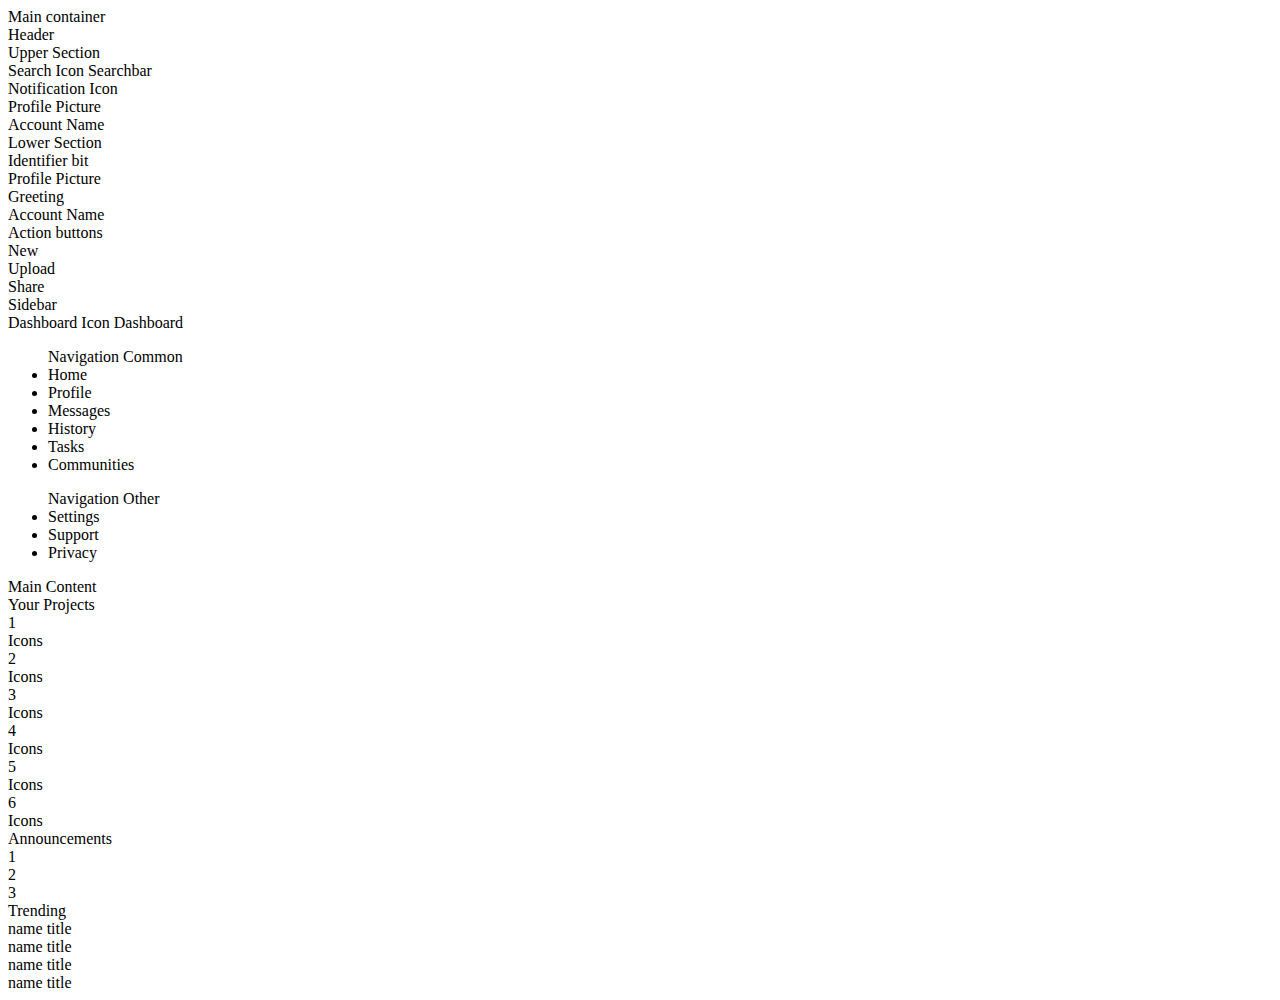
==== dashboard.html @ 0088a07f "HTML base elements" ====
<!DOCTYPE html>
<html lang="en">
<head>
    <meta charset="UTF-8">
    <meta name="viewport" content="width=device-width, initial-scale=1.0">
    <title>Document</title>
    <link rel="stylesheet" href="styles.css">
</head>
<body>
    <div class="contianer">Main container
        <div class="header">
            Header
            <div class="upper">
                Upper Section
                <div>
                    Search Icon
                    Searchbar
                </div>
                <div>
                    Notification Icon
                </div>
                <div>
                    Profile Picture
                </div>
                <div>
                    Account Name
                </div>
            </div>
            <div class="lower">
                Lower Section
                <div class="left">
                    Identifier bit
                    <div>
                        Profile Picture
                    </div>
                    <div>
                        Greeting
                    </div>
                    <div>
                        Account Name
                    </div>
                </div>
                <div class="right">
                    Action buttons
                    <div>
                        New
                    </div>
                    <div>
                        Upload
                    </div>
                    <div>
                        Share
                    </div>
                </div>
            </div>
        </div>
        <div class="sidebar">
            Sidebar
            <div>
                Dashboard Icon
                Dashboard
            </div>
            <ul class="navigation">
                Navigation Common
                <li>Home</li>
                <li>Profile</li>
                <li>Messages</li>
                <li>History</li>
                <li>Tasks</li>
                <li>Communities</li>
            </ul>
            <ul class="navigation">
                Navigation Other
                <li>Settings</li>
                <li>Support</li>
                <li>Privacy</li>
            </ul>
        </div>
        <div class="main-content">
            Main Content
            <div class="projects">
                Your Projects
                <div class="project-card">
                    1
                    <div class="card-icons">
                        Icons
                    </div>
                </div>
                <div class="project-card">
                    2
                    <div class="card-icons">
                        Icons
                    </div>
                </div>
                <div class="project-card">
                    3
                    <div class="card-icons">
                        Icons
                    </div>
                </div>
                <div class="project-card">
                    4
                    <div class="card-icons">
                        Icons
                    </div>
                </div>
                <div class="project-card">
                    5
                    <div class="card-icons">
                        Icons
                    </div>
                </div>
                <div class="project-card">
                    6
                    <div class="card-icons">
                        Icons
                    </div>
                </div>
            </div>
            <div class="announcements">
                Announcements
                <div class="anmt-card">
                    1
                </div>
                <div class="anmt-card">
                    2
                </div>
                <div class="anmt-card">
                    3
                </div>
            </div>
            <div class="trending">
                Trending
                <div class="trend-card">
                    name
                    title
                </div>
                <div class="trend-card">
                    name
                    title
                </div>
                <div class="trend-card">
                    name
                    title
                </div>
                <div class="trend-card">
                    name
                    title
                </div>
            </div>
        </div>
    </div>
</body>
</html>
---- styles.css ----
.test > h1 {
    color: chartreuse;
}
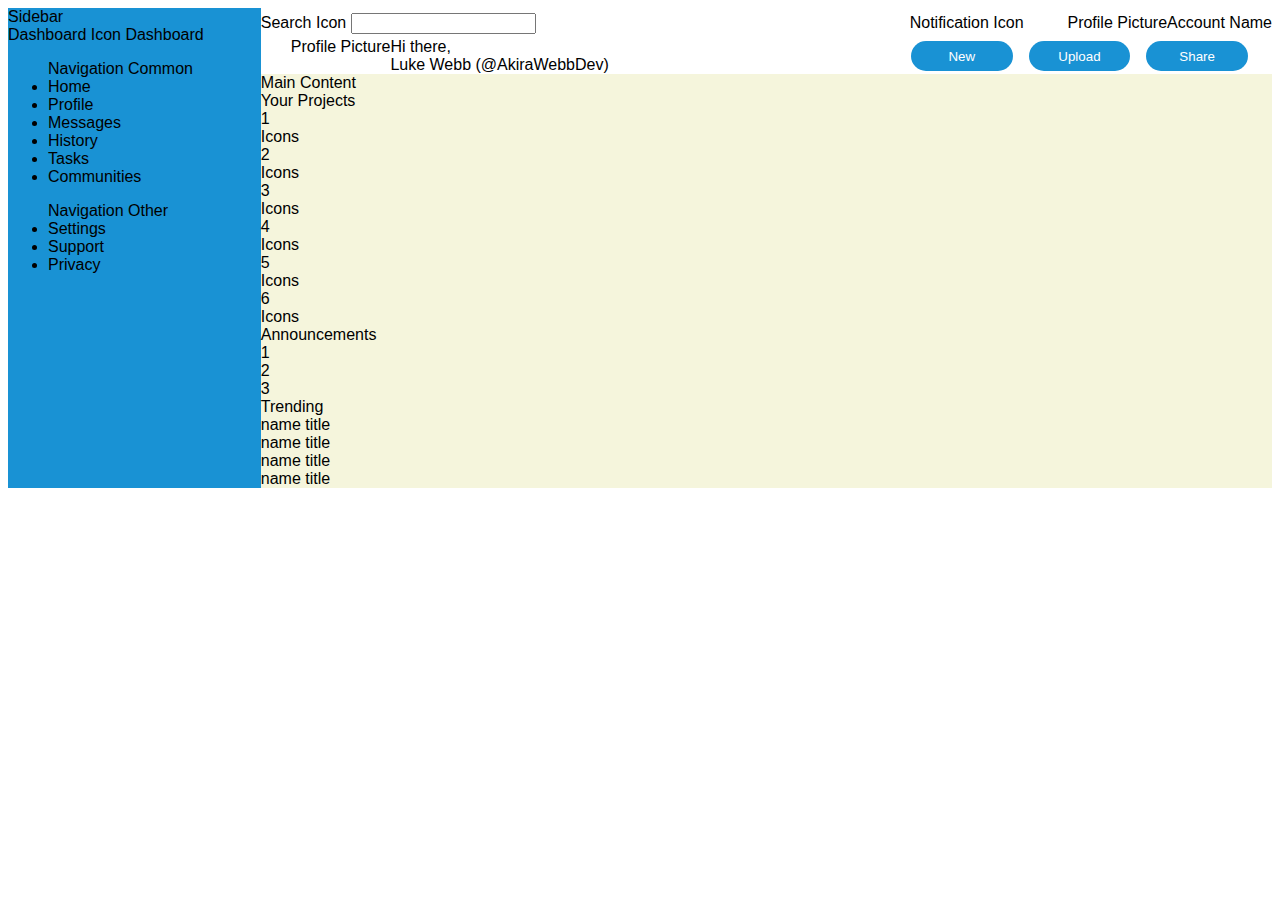
==== commit 420bed76: "Header section mostly complete" ====
--- a/dashboard.html
+++ b/dashboard.html
@@ -7,14 +7,12 @@
     <link rel="stylesheet" href="styles.css">
 </head>
 <body>
-    <div class="contianer">Main container
+    <div class="container">
         <div class="header">
-            Header
             <div class="upper">
-                Upper Section
-                <div>
+                <div class="search">
                     Search Icon
-                    Searchbar
+                    <input class="search-bar" type="text">
                 </div>
                 <div>
                     Notification Icon
@@ -27,30 +25,21 @@
                 </div>
             </div>
             <div class="lower">
-                Lower Section
                 <div class="left">
-                    Identifier bit
-                    <div>
+                    <div class="profile-picture">
                         Profile Picture
                     </div>
-                    <div>
-                        Greeting
+                    <div class="greeting small-text">
+                        <p>Hi there,</p>
                     </div>
-                    <div>
-                        Account Name
+                    <div class="account-name">
+                        <p>Luke Webb (@AkiraWebbDev)</p>
                     </div>
                 </div>
                 <div class="right">
-                    Action buttons
-                    <div>
-                        New
-                    </div>
-                    <div>
-                        Upload
-                    </div>
-                    <div>
-                        Share
-                    </div>
+                    <button class="action-button">New</button>
+                    <button class="action-button">Upload</button>
+                    <button class="action-button">Share</button>
                 </div>
             </div>
         </div>
--- a/styles.css
+++ b/styles.css
@@ -1,3 +1,86 @@
-.test > h1 {
-    color: chartreuse;
+html {
+    font-family:'Lucida Sans', 'Lucida Sans Regular', 'Lucida Grande', 'Lucida Sans Unicode', Geneva, Verdana, sans-serif;
+    --primary-ui-color: white;
+    --secondary-ui-color: #1992d4;
+    --tertiary-ui-color: #f0b429;
+}
+
+.container {
+    height: 100%;
+    display: grid;
+    grid-template-columns: 1fr 4fr;
+}
+
+.header {
+    background-color: var(--primary-ui-color);
+    grid-column: 2 / 3;
+    grid-row: 1 / 2;
+    display: grid;
+    grid-template-rows: repeat(auto-fit, minmax(10px, 30px));
+}
+
+.upper, .lower {
+    display: grid;
+    grid-auto-flow: column;
+    justify-items: center;
+    align-items: center;
+}
+
+.upper {
+    grid-template-columns: 3fr 1fr;
+}
+
+.search {
+    justify-self: left;
+}
+
+.lower {
+    grid-template-columns: 2fr 1fr;
+}
+
+.lower > .left {
+    display: grid;
+    grid-template-columns: 1fr 4fr;
+    grid-template-rows: 1fr 1fr;
+    justify-self: left;
+    margin-left: 30px;
+}
+
+.lower p {
+    margin: 0;
+}
+
+.left > .profile-picture {
+    grid-row: 1 / 3;
+}
+
+.lower > .right {
+    width: 100%;
+    display: grid;
+    grid-auto-flow: column;
+    grid-template-columns: 1fr 1fr 1fr;
+    gap: 1em;
+    margin-right: 3rem;
+}
+
+.action-button {
+    background-color: var(--secondary-ui-color);
+    color: white;
+    font-weight: 300;
+    height: 30px;
+    width: 100%;
+    border-radius: 15px;
+    border: none;
+}
+
+.sidebar {
+    background-color: var(--secondary-ui-color);
+    grid-column: 1 / 2;
+    grid-row: 1 / 3;
+}
+
+.main-content {
+    background-color:beige;
+    grid-column: 2 / 3;
+    grid-row: 2 / 3;
 }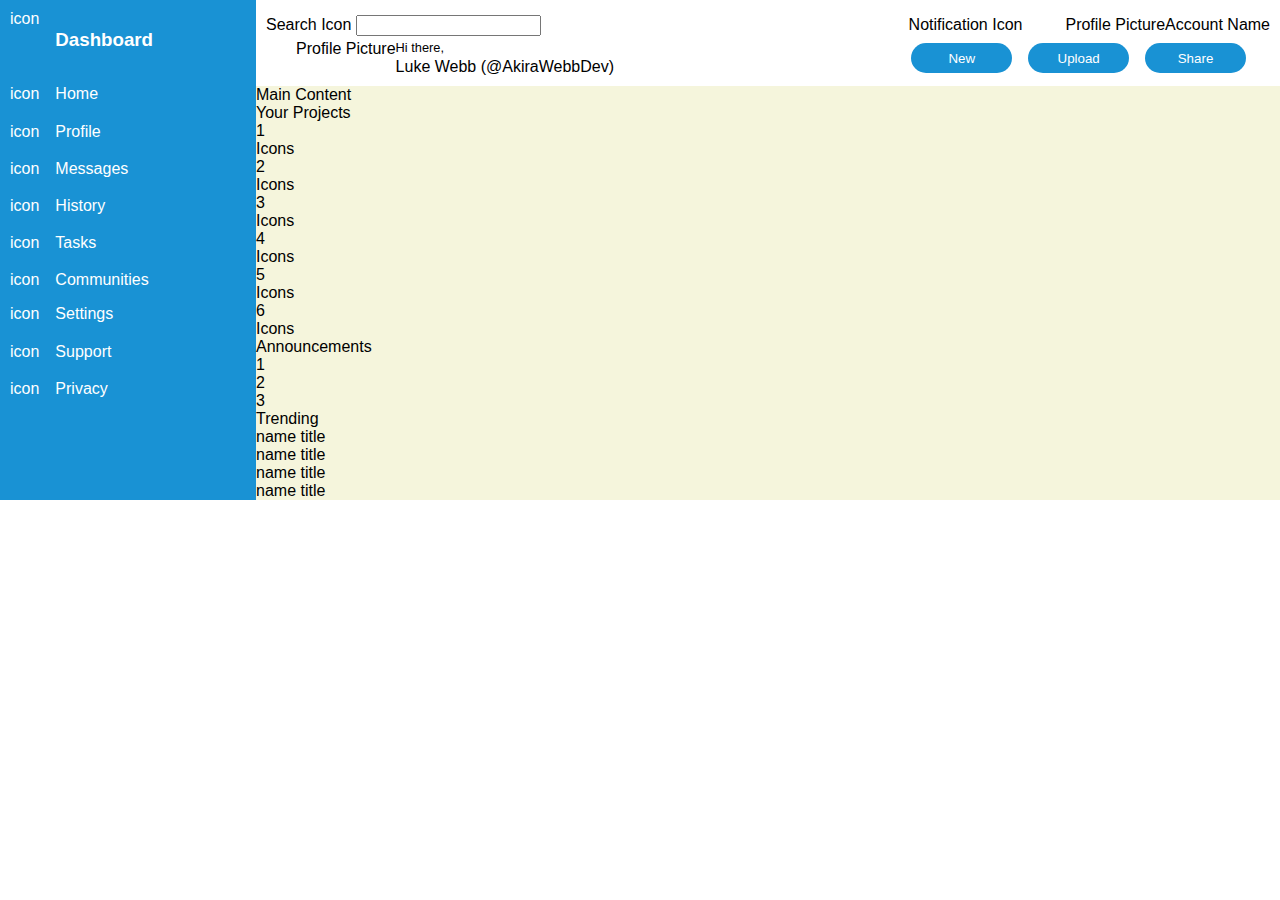
==== commit 52355594: "Complete Sidebar general layout" ====
--- a/dashboard.html
+++ b/dashboard.html
@@ -44,24 +44,37 @@
             </div>
         </div>
         <div class="sidebar">
-            Sidebar
             <div>
-                Dashboard Icon
-                Dashboard
+                <div>icon</div>
+                <h3>Dashboard</h3>
             </div>
             <ul class="navigation">
-                Navigation Common
+                <div>icon</div>
                 <li>Home</li>
+
+                <div>icon</div>
                 <li>Profile</li>
+
+                <div>icon</div>
                 <li>Messages</li>
+
+                <div>icon</div>
                 <li>History</li>
+
+                <div>icon</div>
                 <li>Tasks</li>
+
+                <div>icon</div>
                 <li>Communities</li>
             </ul>
             <ul class="navigation">
-                Navigation Other
+                <div>icon</div>
                 <li>Settings</li>
+
+                <div>icon</div>
                 <li>Support</li>
+
+                <div>icon</div>
                 <li>Privacy</li>
             </ul>
         </div>
--- a/styles.css
+++ b/styles.css
@@ -3,6 +3,15 @@
     --primary-ui-color: white;
     --secondary-ui-color: #1992d4;
     --tertiary-ui-color: #f0b429;
+}
+
+body {
+    height: 100%;
+    margin: 0;
+}
+
+.small-text {
+    font-size: 0.8rem;
 }
 
 .container {
@@ -12,6 +21,7 @@
 }
 
 .header {
+    padding: 10px;
     background-color: var(--primary-ui-color);
     grid-column: 2 / 3;
     grid-row: 1 / 2;
@@ -74,9 +84,28 @@
 }
 
 .sidebar {
+    padding: 10px;
     background-color: var(--secondary-ui-color);
     grid-column: 1 / 2;
     grid-row: 1 / 3;
+    color: white;
+
+}
+
+.sidebar > * {
+    display: grid;
+    grid-template-columns: 1fr 7fr;
+    grid-auto-rows: 1fr;
+    row-gap: 1.2em;
+    column-gap: 1em;
+}
+
+.navigation {
+    padding-left: 0;
+}
+
+.navigation > *{
+    list-style: none;
 }
 
 .main-content {
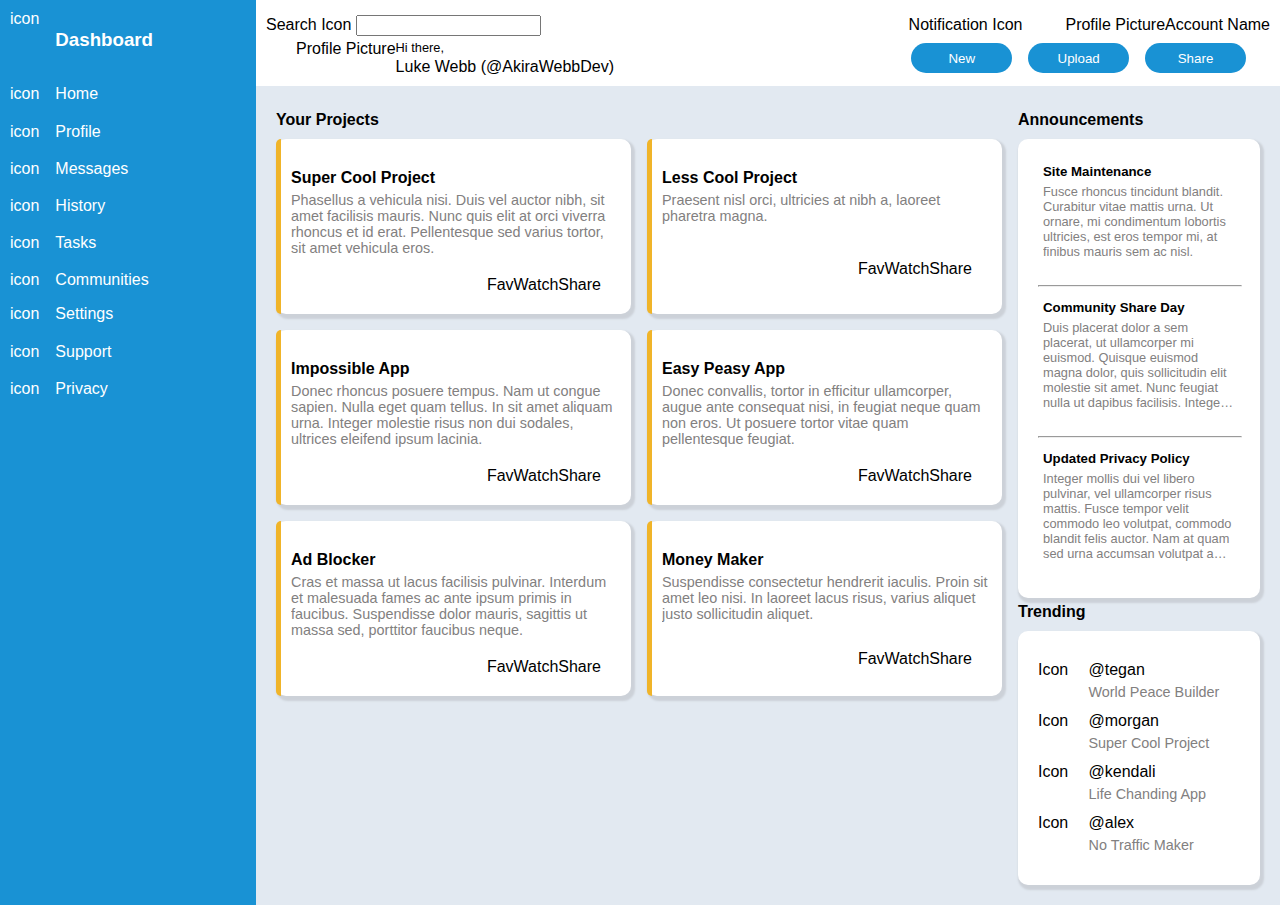
==== commit 1ee16b82: "Complete layout and styles for the Main Contents section" ====
--- a/dashboard.html
+++ b/dashboard.html
@@ -79,75 +79,200 @@
             </ul>
         </div>
         <div class="main-content">
-            Main Content
             <div class="projects">
-                Your Projects
-                <div class="project-card">
-                    1
-                    <div class="card-icons">
-                        Icons
-                    </div>
-                </div>
-                <div class="project-card">
-                    2
-                    <div class="card-icons">
-                        Icons
-                    </div>
-                </div>
-                <div class="project-card">
-                    3
-                    <div class="card-icons">
-                        Icons
-                    </div>
-                </div>
-                <div class="project-card">
-                    4
-                    <div class="card-icons">
-                        Icons
-                    </div>
-                </div>
-                <div class="project-card">
-                    5
-                    <div class="card-icons">
-                        Icons
-                    </div>
-                </div>
-                <div class="project-card">
-                    6
-                    <div class="card-icons">
-                        Icons
+                <div class="title">
+                    Your Projects
+                </div>
+                <div class="projects-wrapper">
+                    <div class="project-card content-box">
+                        <div class="color-bar"></div>
+                        <div class="content">
+                            <h4>Super Cool Project</h4>
+                            <p class="long-text">Phasellus a vehicula nisi. Duis vel auctor nibh, sit amet facilisis mauris. Nunc quis elit at orci viverra rhoncus et id erat. Pellentesque sed varius tortor, sit amet vehicula eros.</p>
+                        </div>
+                        <div class="card-icons">
+                            <div>
+                                Fav
+                            </div>
+                            <div>
+                                Watch
+                            </div>
+                            <div>
+                                Share
+                            </div>
+                        </div>
+                    </div>
+                    <div class="project-card content-box">
+                        <div class="color-bar"></div>
+                        <div class="content">
+                            <h4>Less Cool Project</h4>
+                            <p class="long-text">Praesent nisl orci, ultricies at nibh a, laoreet pharetra magna.</p>
+                        </div >
+                        <div class="card-icons">
+                            <div>
+                                Fav
+                            </div>
+                            <div>
+                                Watch
+                            </div>
+                            <div>
+                                Share
+                            </div>
+                        </div>
+                    </div>
+                    <div class="project-card content-box">
+                        <div class="color-bar"></div>
+                        <div class="content">
+                            <h4>Impossible App</h4>
+                            <p class="long-text">Donec rhoncus posuere tempus. Nam ut congue sapien. Nulla eget quam tellus. In sit amet aliquam urna. Integer molestie risus non dui sodales, ultrices eleifend ipsum lacinia.</p>
+                        </div>
+                        <div class="card-icons">
+                            <div>
+                                Fav
+                            </div>
+                            <div>
+                                Watch
+                            </div>
+                            <div>
+                                Share
+                            </div>
+                        </div>
+                    </div>
+                    <div class="project-card content-box">
+                        <div class="color-bar"></div>
+                        <div class="content">
+                            <h4>Easy Peasy App</h4>
+                            <p class="long-text">Donec convallis, tortor in efficitur ullamcorper, augue ante consequat nisi, in feugiat neque quam non eros. Ut posuere tortor vitae quam pellentesque feugiat.</p>
+                        </div>
+                        <div class="card-icons">
+                            <div>
+                                Fav
+                            </div>
+                            <div>
+                                Watch
+                            </div>
+                            <div>
+                                Share
+                            </div>
+                        </div>
+                    </div>
+                    <div class="project-card content-box">
+                        <div class="color-bar"></div>
+                        <div class="content">
+                            <h4>Ad Blocker</h4>
+                            <p class="long-text">Cras et massa ut lacus facilisis pulvinar. Interdum et malesuada fames ac ante ipsum primis in faucibus. Suspendisse dolor mauris, sagittis ut massa sed, porttitor faucibus neque.</p>
+                        </div>
+                        <div class="card-icons">
+                            <div>
+                                Fav
+                            </div>
+                            <div>
+                                Watch
+                            </div>
+                            <div>
+                                Share
+                            </div>
+                        </div>
+                    </div>
+                    <div class="project-card content-box">
+                        <div class="color-bar"></div>
+                        <div class="content">
+                            <h4>Money Maker</h4>
+                            <p class="long-text">Suspendisse consectetur hendrerit iaculis. Proin sit amet leo nisi. In laoreet lacus risus, varius aliquet justo sollicitudin aliquet.</p>
+                        </div>
+                        <div class="card-icons">
+                            <div>
+                                Fav
+                            </div>
+                            <div>
+                                Watch
+                            </div>
+                            <div>
+                                Share
+                            </div>
+                        </div>
                     </div>
                 </div>
             </div>
             <div class="announcements">
-                Announcements
-                <div class="anmt-card">
-                    1
-                </div>
-                <div class="anmt-card">
-                    2
-                </div>
-                <div class="anmt-card">
-                    3
-                </div>
-            </div>
-            <div class="trending">
-                Trending
-                <div class="trend-card">
-                    name
-                    title
-                </div>
-                <div class="trend-card">
-                    name
-                    title
-                </div>
-                <div class="trend-card">
-                    name
-                    title
-                </div>
-                <div class="trend-card">
-                    name
-                    title
+                <div class="title">Announcements</div>
+                <div class="anmt-wrapper content-box">
+                    <div class="anmt-card">
+                        <h5>
+                            Site Maintenance
+                        </h5>
+                        <p class="long-text">
+                            Fusce rhoncus tincidunt blandit. Curabitur vitae mattis urna. Ut ornare, mi condimentum lobortis ultricies, est eros tempor mi, at finibus mauris sem ac nisl.
+                        </p>
+                    </div>
+                    <hr>
+                    <div class="anmt-card">
+                        <h5>
+                            Community Share Day
+                        </h5>
+                        <p class="long-text">
+                            Duis placerat dolor a sem placerat, ut ullamcorper mi euismod. Quisque euismod magna dolor, quis sollicitudin elit molestie sit amet. Nunc feugiat nulla ut dapibus facilisis. Integer sed tincidunt nisl. Nunc eu gravida augue.
+                        </p>
+                    </div>
+                    <hr>
+                    <div class="anmt-card">
+                        <h5>
+                            Updated Privacy Policy
+                        </h5>
+                        <p class="long-text">
+                            Integer mollis dui vel libero pulvinar, vel ullamcorper risus mattis. Fusce tempor velit commodo leo volutpat, commodo blandit felis auctor. Nam at quam sed urna accumsan volutpat a vitae arcu.
+                        </p>
+                    </div>
+
+                </div>
+                <div class="title">
+                    Trending
+                </div>
+                <div class="trending-wrapper content-box">
+                    <div class="trend-card">
+                        <div>
+                            Icon
+                        </div>
+                        <p>
+                            @tegan
+                        </p>
+                        <p class="small-title">
+                            World Peace Builder
+                        </p>
+                    </div>
+                    <div class="trend-card">
+                        <div>
+                            Icon
+                        </div>
+                        <p>
+                            @morgan
+                        </p>
+                        <p class="small-title">
+                            Super Cool Project
+                        </p>
+                    </div>
+                    <div class="trend-card">
+                        <div>
+                            Icon
+                        </div>
+                        <p>
+                            @kendali
+                        </p>
+                        <p class="small-title">
+                            Life Chanding App
+                        </p>
+                    </div>
+                    <div class="trend-card">
+                        <div>
+                            Icon
+                        </div>
+                        <p class="name-text">
+                            @alex
+                        </p>
+                        <p class="small-title">
+                            No Traffic Maker
+                        </p>
+                    </div>
                 </div>
             </div>
         </div>
--- a/styles.css
+++ b/styles.css
@@ -108,8 +108,138 @@
     list-style: none;
 }
 
+.title {
+    font-weight: bold;
+    margin: 5px 0 10px 0
+}
+
 .main-content {
-    background-color:beige;
+    padding: 20px;
+    background-color:#e2e9f1;
     grid-column: 2 / 3;
     grid-row: 2 / 3;
+    display: grid;
+    grid-template-columns: 3fr 1fr;
+    gap: 1rem;
+}
+
+.content-box {
+    border-radius: 10px;
+    background-color: var(--primary-ui-color);
+    box-shadow: 2px 3px 2px 2px #ccd1d8;
+    padding: 20px;
+}
+
+.projects-wrapper {
+    grid-column: 1 / 2;
+    grid-row: 1 / 3;
+    display: grid;
+    grid-template-columns: repeat(auto-fit, minmax(250px, 1fr));
+    gap: 1rem;
+}
+
+.project-card {
+    padding: 0 10px 0 0;
+    display: grid;    
+    grid-template-columns: 5px 1fr;
+}
+
+.project-card .color-bar {
+    background-color: var(--tertiary-ui-color);
+    height: 100%;
+    border-top-left-radius: 5px;
+    border-bottom-left-radius: 5px;
+    grid-row: 1 / 3;
+}
+
+.project-card .content {
+    padding-left: 10px;
+}
+
+.project-card h4{
+    margin: 30px 0 0 0;
+}
+
+.project-card p {
+    margin: 5px 0 0 0;
+    color: #828080;
+    font-size: 0.9em;
+}
+
+.card-icons {
+    margin: 10px;
+    padding: 10px;
+    display: grid;
+    grid-auto-flow: column;
+    justify-content: right;
+}
+
+.announcements {
+    grid-column: 2 / 3;
+}
+
+
+.anmt-wrapper {
+    display: grid;
+    grid-template-columns: 1fr;
+}
+
+.anmt-card {
+    padding: 5px;
+}
+
+.anmt-card p {
+    color: #828080;
+    font-size: 0.8em;
+    margin-top: 5px;
+}
+
+.anmt-card h5 {
+    margin: 0;
+}
+
+hr {
+    width: 100%;
+}
+
+.trending-wrapper > *{
+    margin: 10px 0 10px 0;
+    display: grid;
+    grid-auto-rows: 1fr;
+}
+
+.trend-card {
+    display: grid;
+    grid-template-columns: 1fr 3fr;
+    grid-auto-rows: 1fr;
+    row-gap: 5px;
+}
+
+.trend-card > div {
+    grid-column: 1 / 2;
+    grid-row: 1 / 3;
+}
+
+.trend-card > p {
+    grid-column: 2 / 3;
+    margin: 0;
+}
+
+.long-text {
+    overflow: hidden;
+    display: -webkit-box;
+    -webkit-line-clamp: 6; /* number of lines to show */
+            line-clamp: 2; 
+    -webkit-box-orient: vertical;
+}
+
+.small-title {
+    margin: 0;
+    color:#828080;
+    font-size: 0.9em;
+}
+
+.name-text {
+    margin: 0;
+
 }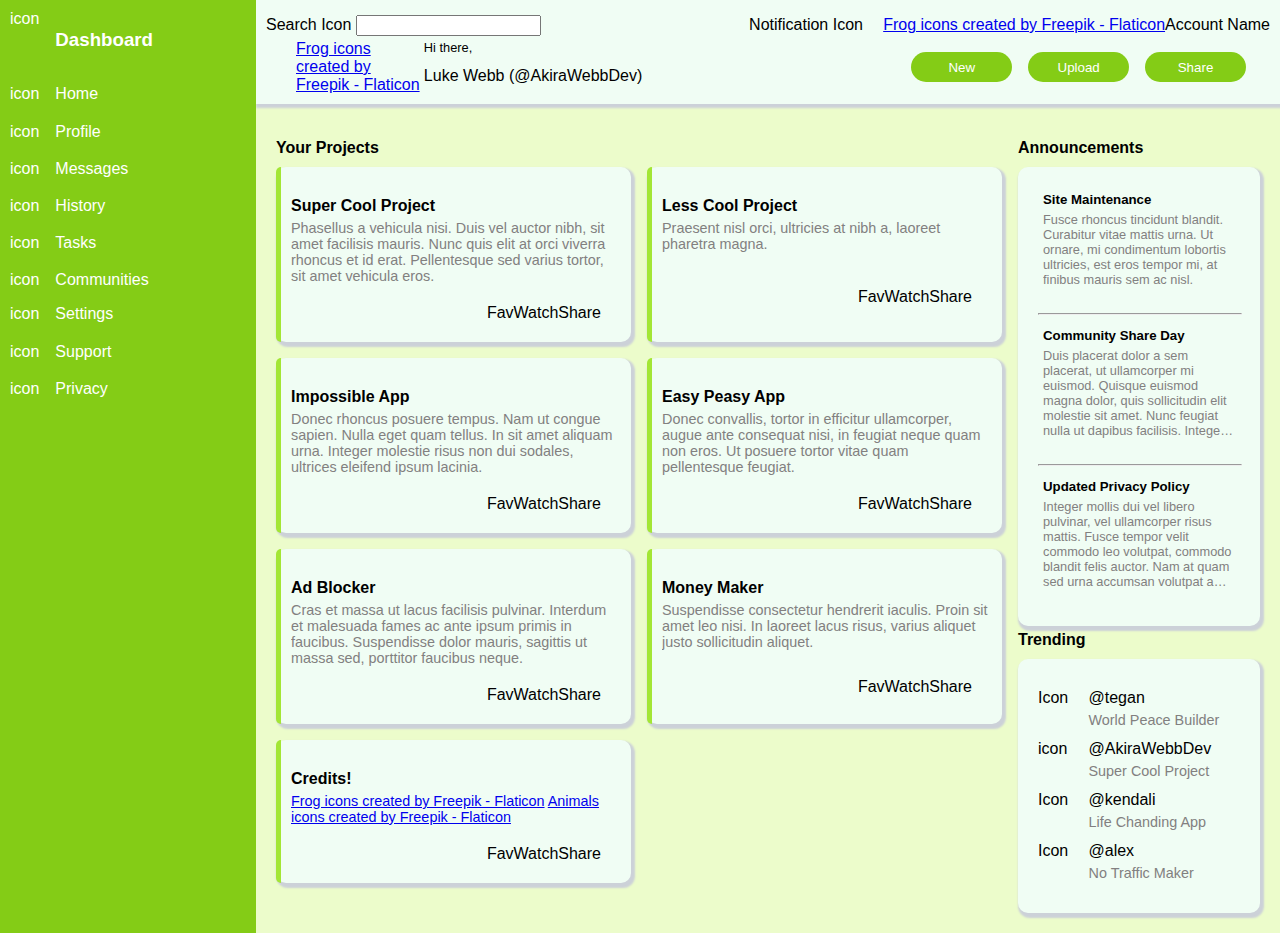
==== commit aa6495ef: "Added Credits and icons" ====
--- a/dashboard.html
+++ b/dashboard.html
@@ -18,7 +18,7 @@
                     Notification Icon
                 </div>
                 <div>
-                    Profile Picture
+                    <a href="https://www.flaticon.com/free-icons/frog" title="frog icons">Frog icons created by Freepik - Flaticon</a>
                 </div>
                 <div>
                     Account Name
@@ -27,7 +27,7 @@
             <div class="lower">
                 <div class="left">
                     <div class="profile-picture">
-                        Profile Picture
+                        <a href="https://www.flaticon.com/free-icons/frog" title="frog icons">Frog icons created by Freepik - Flaticon</a>
                     </div>
                     <div class="greeting small-text">
                         <p>Hi there,</p>
@@ -179,6 +179,27 @@
                         <div class="content">
                             <h4>Money Maker</h4>
                             <p class="long-text">Suspendisse consectetur hendrerit iaculis. Proin sit amet leo nisi. In laoreet lacus risus, varius aliquet justo sollicitudin aliquet.</p>
+                        </div>
+                        <div class="card-icons">
+                            <div>
+                                Fav
+                            </div>
+                            <div>
+                                Watch
+                            </div>
+                            <div>
+                                Share
+                            </div>
+                        </div>
+                    </div>
+                    <div class="project-card content-box">
+                        <div class="color-bar"></div>
+                        <div class="content">
+                            <h4>Credits!</h4>
+                            <p class="long-text">
+                                <a href="https://www.flaticon.com/free-icons/frog" title="frog icons">Frog icons created by Freepik - Flaticon</a>
+                                <a href="https://www.flaticon.com/free-icons/animals" title="animals icons">Animals icons created by Freepik - Flaticon</a>
+                            </p>
                         </div>
                         <div class="card-icons">
                             <div>
@@ -242,10 +263,10 @@
                     </div>
                     <div class="trend-card">
                         <div>
-                            Icon
+                            icon
                         </div>
                         <p>
-                            @morgan
+                            @AkiraWebbDev
                         </p>
                         <p class="small-title">
                             Super Cool Project
--- a/styles.css
+++ b/styles.css
@@ -1,12 +1,14 @@
 html {
     font-family:'Lucida Sans', 'Lucida Sans Regular', 'Lucida Grande', 'Lucida Sans Unicode', Geneva, Verdana, sans-serif;
-    --primary-ui-color: white;
-    --secondary-ui-color: #1992d4;
-    --tertiary-ui-color: #f0b429;
+    --primary-ui-color: #f0fdf4;
+    --secondary-ui-color: #84cc16;
+    --tertiary-ui-color: #a3e635;
+    --background-ui-color: #ecfccb;
 }
 
 body {
-    height: 100%;
+    background-color: var(--background-ui-color);
+    height: 100vh;
     margin: 0;
 }
 
@@ -27,6 +29,8 @@
     grid-row: 1 / 2;
     display: grid;
     grid-template-rows: repeat(auto-fit, minmax(10px, 30px));
+    box-shadow: 2px 2px 2px 2px #ccd1d8;
+    margin: 0 0 10px 0;
 }
 
 .upper, .lower {
@@ -115,7 +119,7 @@
 
 .main-content {
     padding: 20px;
-    background-color:#e2e9f1;
+    background-color:var(--background-ui-color);
     grid-column: 2 / 3;
     grid-row: 2 / 3;
     display: grid;
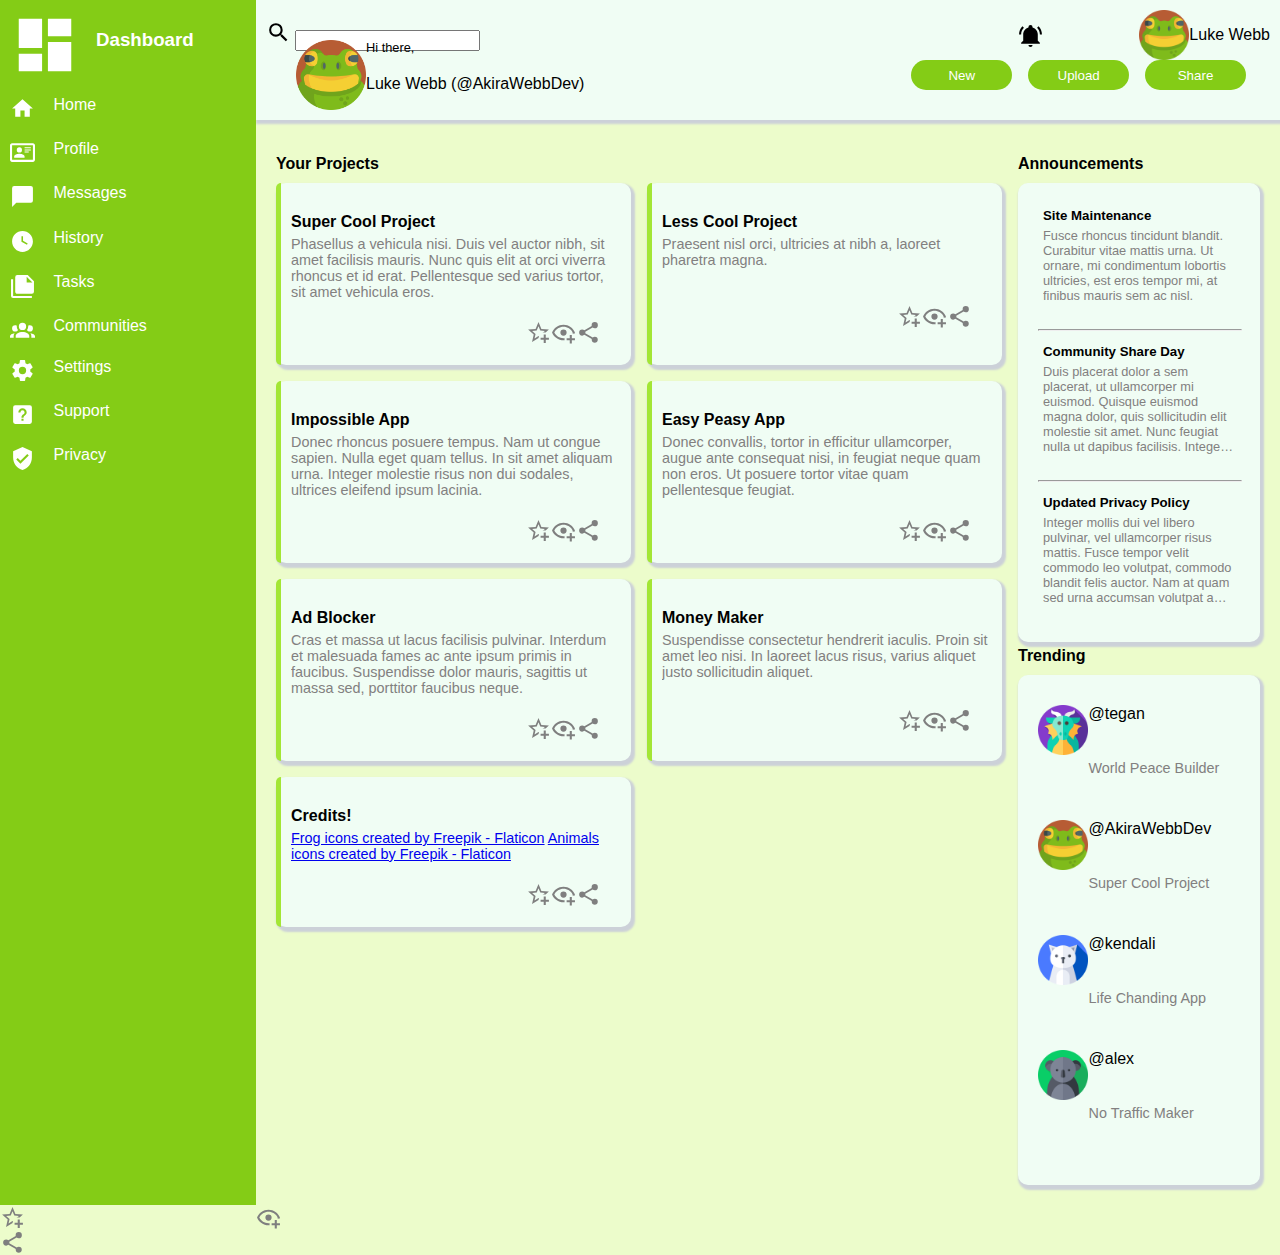
==== commit cfd30736: "Placed all icons, added styling" ====
--- a/dashboard.html
+++ b/dashboard.html
@@ -11,24 +11,19 @@
         <div class="header">
             <div class="upper">
                 <div class="search">
-                    Search Icon
+                    <img class="small-icon" src="assets/icons/magnify.svg" alt="">
                     <input class="search-bar" type="text">
                 </div>
+                <img class="small-icon" src="assets/icons/bell-ring.svg" alt="">
+
+                <img class="profile-icon" src="assets/images/frog-.png" alt="Frog Profile Picture">
                 <div>
-                    Notification Icon
-                </div>
-                <div>
-                    <a href="https://www.flaticon.com/free-icons/frog" title="frog icons">Frog icons created by Freepik - Flaticon</a>
-                </div>
-                <div>
-                    Account Name
+                    Luke Webb
                 </div>
             </div>
             <div class="lower">
                 <div class="left">
-                    <div class="profile-picture">
-                        <a href="https://www.flaticon.com/free-icons/frog" title="frog icons">Frog icons created by Freepik - Flaticon</a>
-                    </div>
+                    <img class="profile-picture" src="assets/images/frog-.png" alt="Frog Profile Picture">
                     <div class="greeting small-text">
                         <p>Hi there,</p>
                     </div>
@@ -45,39 +40,43 @@
         </div>
         <div class="sidebar">
             <div>
-                <div>icon</div>
+                <img class="large-icon white-icon" src="assets/icons/view-dashboard.svg" alt="">
                 <h3>Dashboard</h3>
             </div>
             <ul class="navigation">
-                <div>icon</div>
+                <img class="small-icon white-icon" src="assets/icons/home.svg" alt="">
                 <li>Home</li>
 
-                <div>icon</div>
+                <img class="small-icon white-icon" src="assets/icons/card-account-details-outline.svg" alt="">
                 <li>Profile</li>
 
-                <div>icon</div>
+                <img class="small-icon white-icon" src="assets/icons/message.svg" alt="">
                 <li>Messages</li>
 
-                <div>icon</div>
+                <img class="small-icon white-icon" src="assets/icons/clock-time-four.svg" alt="">
                 <li>History</li>
 
-                <div>icon</div>
+                <img class="small-icon white-icon" src="assets/icons/note-multiple.svg" alt="">
                 <li>Tasks</li>
 
-                <div>icon</div>
+                <img class="small-icon white-icon" src="assets/icons/account-group.svg" alt="">
                 <li>Communities</li>
             </ul>
             <ul class="navigation">
-                <div>icon</div>
+                <img class="small-icon white-icon" src="assets/icons/cog.svg" alt="">
                 <li>Settings</li>
 
-                <div>icon</div>
+                <img class="small-icon white-icon" src="assets/icons/help-box.svg" alt="">
                 <li>Support</li>
 
-                <div>icon</div>
+                <img class="small-icon white-icon" src="assets/icons/shield-check.svg" alt="">
                 <li>Privacy</li>
             </ul>
         </div>
+        <img class="grey-icon small-icon" src="assets/icons/star-plus-outline.svg" alt="">
+        <img class="grey-icon small-icon" src="assets/icons/eye-plus-outline.svg" alt="">
+        <img class="grey-icon small-icon" src="assets/icons/share-variant.svg" alt="">
+
         <div class="main-content">
             <div class="projects">
                 <div class="title">
@@ -91,15 +90,10 @@
                             <p class="long-text">Phasellus a vehicula nisi. Duis vel auctor nibh, sit amet facilisis mauris. Nunc quis elit at orci viverra rhoncus et id erat. Pellentesque sed varius tortor, sit amet vehicula eros.</p>
                         </div>
                         <div class="card-icons">
-                            <div>
-                                Fav
-                            </div>
-                            <div>
-                                Watch
-                            </div>
-                            <div>
-                                Share
-                            </div>
+        <img class="grey-icon small-icon" src="assets/icons/star-plus-outline.svg" alt="">
+        <img class="grey-icon small-icon" src="assets/icons/eye-plus-outline.svg" alt="">
+        <img class="grey-icon small-icon" src="assets/icons/share-variant.svg" alt="">
+
                         </div>
                     </div>
                     <div class="project-card content-box">
@@ -109,15 +103,10 @@
                             <p class="long-text">Praesent nisl orci, ultricies at nibh a, laoreet pharetra magna.</p>
                         </div >
                         <div class="card-icons">
-                            <div>
-                                Fav
-                            </div>
-                            <div>
-                                Watch
-                            </div>
-                            <div>
-                                Share
-                            </div>
+        <img class="grey-icon small-icon" src="assets/icons/star-plus-outline.svg" alt="">
+        <img class="grey-icon small-icon" src="assets/icons/eye-plus-outline.svg" alt="">
+        <img class="grey-icon small-icon" src="assets/icons/share-variant.svg" alt="">
+
                         </div>
                     </div>
                     <div class="project-card content-box">
@@ -127,15 +116,10 @@
                             <p class="long-text">Donec rhoncus posuere tempus. Nam ut congue sapien. Nulla eget quam tellus. In sit amet aliquam urna. Integer molestie risus non dui sodales, ultrices eleifend ipsum lacinia.</p>
                         </div>
                         <div class="card-icons">
-                            <div>
-                                Fav
-                            </div>
-                            <div>
-                                Watch
-                            </div>
-                            <div>
-                                Share
-                            </div>
+        <img class="grey-icon small-icon" src="assets/icons/star-plus-outline.svg" alt="">
+        <img class="grey-icon small-icon" src="assets/icons/eye-plus-outline.svg" alt="">
+        <img class="grey-icon small-icon" src="assets/icons/share-variant.svg" alt="">
+
                         </div>
                     </div>
                     <div class="project-card content-box">
@@ -145,15 +129,10 @@
                             <p class="long-text">Donec convallis, tortor in efficitur ullamcorper, augue ante consequat nisi, in feugiat neque quam non eros. Ut posuere tortor vitae quam pellentesque feugiat.</p>
                         </div>
                         <div class="card-icons">
-                            <div>
-                                Fav
-                            </div>
-                            <div>
-                                Watch
-                            </div>
-                            <div>
-                                Share
-                            </div>
+        <img class="grey-icon small-icon" src="assets/icons/star-plus-outline.svg" alt="">
+        <img class="grey-icon small-icon" src="assets/icons/eye-plus-outline.svg" alt="">
+        <img class="grey-icon small-icon" src="assets/icons/share-variant.svg" alt="">
+
                         </div>
                     </div>
                     <div class="project-card content-box">
@@ -163,15 +142,10 @@
                             <p class="long-text">Cras et massa ut lacus facilisis pulvinar. Interdum et malesuada fames ac ante ipsum primis in faucibus. Suspendisse dolor mauris, sagittis ut massa sed, porttitor faucibus neque.</p>
                         </div>
                         <div class="card-icons">
-                            <div>
-                                Fav
-                            </div>
-                            <div>
-                                Watch
-                            </div>
-                            <div>
-                                Share
-                            </div>
+        <img class="grey-icon small-icon" src="assets/icons/star-plus-outline.svg" alt="">
+        <img class="grey-icon small-icon" src="assets/icons/eye-plus-outline.svg" alt="">
+        <img class="grey-icon small-icon" src="assets/icons/share-variant.svg" alt="">
+
                         </div>
                     </div>
                     <div class="project-card content-box">
@@ -181,15 +155,10 @@
                             <p class="long-text">Suspendisse consectetur hendrerit iaculis. Proin sit amet leo nisi. In laoreet lacus risus, varius aliquet justo sollicitudin aliquet.</p>
                         </div>
                         <div class="card-icons">
-                            <div>
-                                Fav
-                            </div>
-                            <div>
-                                Watch
-                            </div>
-                            <div>
-                                Share
-                            </div>
+        <img class="grey-icon small-icon" src="assets/icons/star-plus-outline.svg" alt="">
+        <img class="grey-icon small-icon" src="assets/icons/eye-plus-outline.svg" alt="">
+        <img class="grey-icon small-icon" src="assets/icons/share-variant.svg" alt="">
+
                         </div>
                     </div>
                     <div class="project-card content-box">
@@ -202,15 +171,10 @@
                             </p>
                         </div>
                         <div class="card-icons">
-                            <div>
-                                Fav
-                            </div>
-                            <div>
-                                Watch
-                            </div>
-                            <div>
-                                Share
-                            </div>
+        <img class="grey-icon small-icon" src="assets/icons/star-plus-outline.svg" alt="">
+        <img class="grey-icon small-icon" src="assets/icons/eye-plus-outline.svg" alt="">
+        <img class="grey-icon small-icon" src="assets/icons/share-variant.svg" alt="">
+
                         </div>
                     </div>
                 </div>
@@ -251,9 +215,7 @@
                 </div>
                 <div class="trending-wrapper content-box">
                     <div class="trend-card">
-                        <div>
-                            Icon
-                        </div>
+                        <img class="profile-icon" src="assets/images/dragon.png" alt="">
                         <p>
                             @tegan
                         </p>
@@ -262,9 +224,7 @@
                         </p>
                     </div>
                     <div class="trend-card">
-                        <div>
-                            icon
-                        </div>
+                        <img class="profile-icon" src="assets/images/frog-.png" alt="">
                         <p>
                             @AkiraWebbDev
                         </p>
@@ -273,9 +233,7 @@
                         </p>
                     </div>
                     <div class="trend-card">
-                        <div>
-                            Icon
-                        </div>
+                        <img class="profile-icon" src="assets/images/cat.png" alt="">
                         <p>
                             @kendali
                         </p>
@@ -284,9 +242,7 @@
                         </p>
                     </div>
                     <div class="trend-card">
-                        <div>
-                            Icon
-                        </div>
+                        <img class="profile-icon" src="assets/images/koala.png" alt="">
                         <p class="name-text">
                             @alex
                         </p>
--- a/styles.css
+++ b/styles.css
@@ -246,4 +246,32 @@
 .name-text {
     margin: 0;
 
+}
+
+.profile-picture {
+    height: 70px;
+    width: 70px;
+}
+
+.profile-icon {
+    height: 50px;
+    width: 50px;
+}
+
+.small-icon {
+    height: 25px;
+    width: 25px;
+}
+
+.large-icon {
+    height: 70px;
+    width: 70px;
+}
+
+.white-icon {
+    filter: invert(100%) sepia(100%) saturate(0%) hue-rotate(73deg) brightness(103%) contrast(103%);
+}
+
+.grey-icon {
+    filter: invert(53%) sepia(0%) saturate(9%) hue-rotate(233deg) brightness(94%) contrast(89%);
 }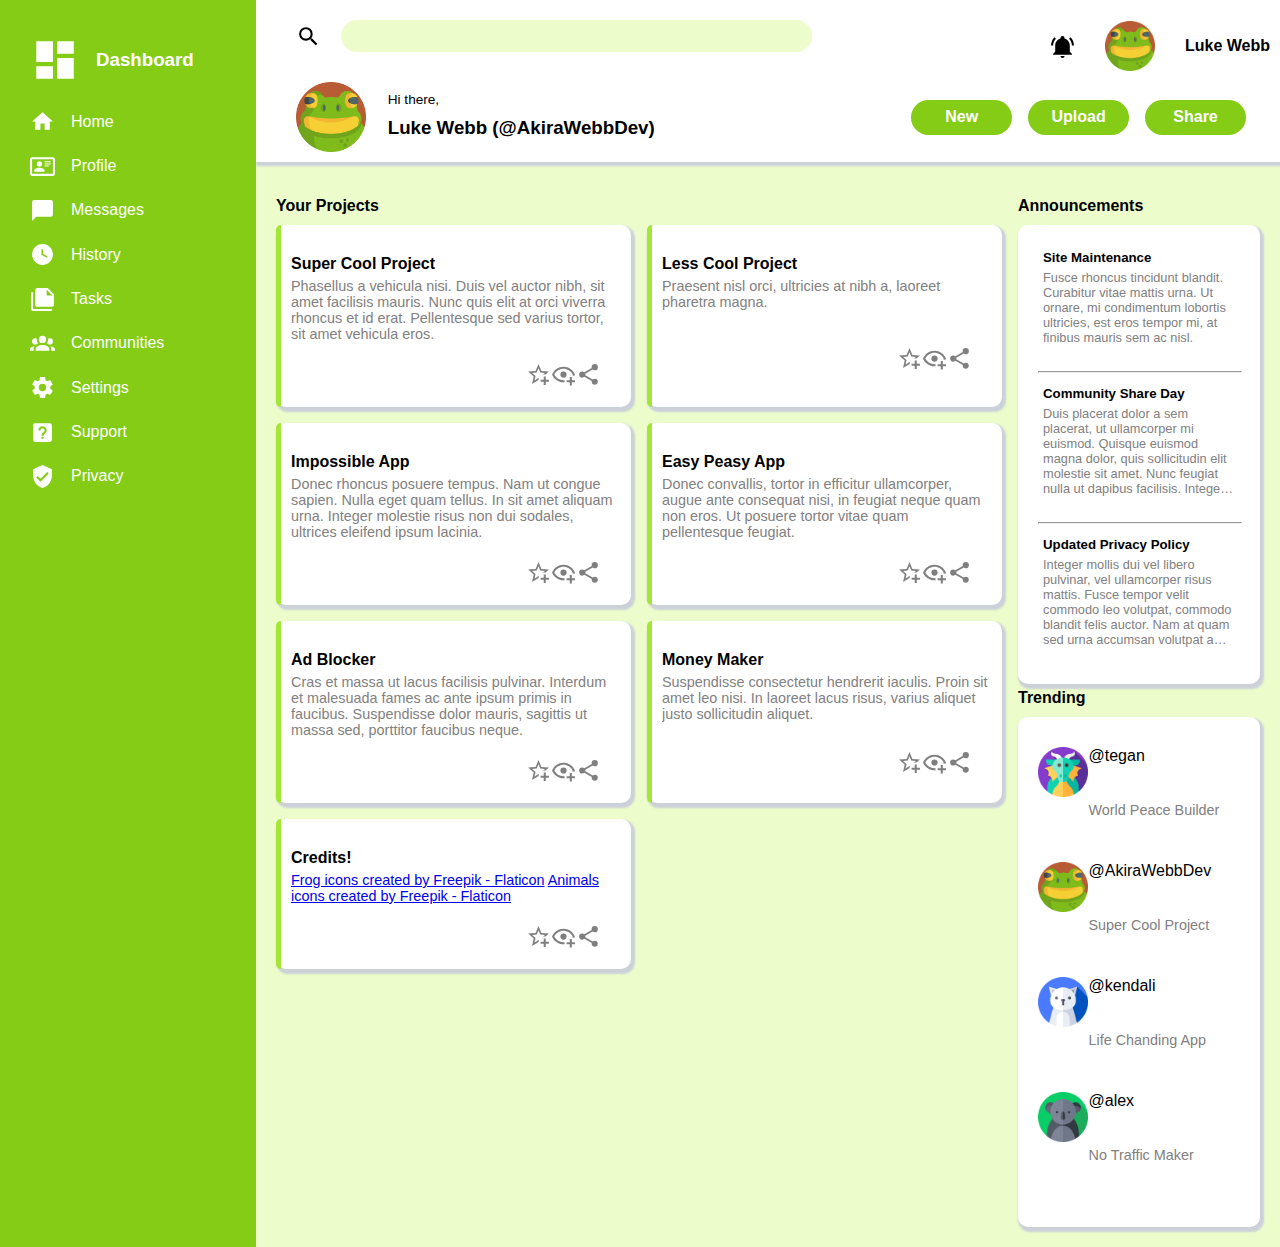
==== commit e4894178: "Completed side bar" ====
--- a/dashboard.html
+++ b/dashboard.html
@@ -15,21 +15,14 @@
                     <input class="search-bar" type="text">
                 </div>
                 <img class="small-icon" src="assets/icons/bell-ring.svg" alt="">
-
                 <img class="profile-icon" src="assets/images/frog-.png" alt="Frog Profile Picture">
-                <div>
-                    Luke Webb
-                </div>
+                <h4>Luke Webb</h4>
             </div>
             <div class="lower">
                 <div class="left">
                     <img class="profile-picture" src="assets/images/frog-.png" alt="Frog Profile Picture">
-                    <div class="greeting small-text">
-                        <p>Hi there,</p>
-                    </div>
-                    <div class="account-name">
-                        <p>Luke Webb (@AkiraWebbDev)</p>
-                    </div>
+                    <p class="greeting small-text">Hi there,</p>
+                    <h3 class="account-name">Luke Webb (@AkiraWebbDev)</h3>
                 </div>
                 <div class="right">
                     <button class="action-button">New</button>
@@ -73,10 +66,6 @@
                 <li>Privacy</li>
             </ul>
         </div>
-        <img class="grey-icon small-icon" src="assets/icons/star-plus-outline.svg" alt="">
-        <img class="grey-icon small-icon" src="assets/icons/eye-plus-outline.svg" alt="">
-        <img class="grey-icon small-icon" src="assets/icons/share-variant.svg" alt="">
-
         <div class="main-content">
             <div class="projects">
                 <div class="title">
--- a/styles.css
+++ b/styles.css
@@ -1,6 +1,6 @@
 html {
     font-family:'Lucida Sans', 'Lucida Sans Regular', 'Lucida Grande', 'Lucida Sans Unicode', Geneva, Verdana, sans-serif;
-    --primary-ui-color: #f0fdf4;
+    --primary-ui-color: white;
     --secondary-ui-color: #84cc16;
     --tertiary-ui-color: #a3e635;
     --background-ui-color: #ecfccb;
@@ -13,7 +13,7 @@
 }
 
 .small-text {
-    font-size: 0.8rem;
+    font-size: 0.85rem;
 }
 
 .container {
@@ -28,7 +28,7 @@
     grid-column: 2 / 3;
     grid-row: 1 / 2;
     display: grid;
-    grid-template-rows: repeat(auto-fit, minmax(10px, 30px));
+    grid-template-rows: repeat(auto-fit, minmax(1fr, 100%));
     box-shadow: 2px 2px 2px 2px #ccd1d8;
     margin: 0 0 10px 0;
 }
@@ -42,10 +42,30 @@
 
 .upper {
     grid-template-columns: 3fr 1fr;
-}
+    column-gap: 30px
+}
+
+.upper > img {
+    justify-self: right;
+}
+
+.upper 
 
 .search {
+    margin: 10px 0 30px 30px;;
+    display: flex;
     justify-self: left;
+    align-items: center;
+    width: 100%;
+}
+
+.search-bar {
+    margin-left: 20px;
+    height: 30px;
+    width: 80%;
+    background-color: var(--background-ui-color);
+    border: none;
+    border-radius: 20px;
 }
 
 .lower {
@@ -57,13 +77,17 @@
     grid-template-columns: 1fr 4fr;
     grid-template-rows: 1fr 1fr;
     justify-self: left;
-    margin-left: 30px;
-}
-
-.lower p {
-    margin: 0;
-}
-
+    margin: 0 0 0 30px;
+}
+
+.account-name{
+    margin: 0 0 0 20px;
+}
+
+.greeting {
+    margin: 10px 0 0 20px
+}
+ 
 .left > .profile-picture {
     grid-row: 1 / 3;
 }
@@ -80,10 +104,13 @@
 .action-button {
     background-color: var(--secondary-ui-color);
     color: white;
-    font-weight: 300;
-    height: 30px;
+    font-weight: bold;
+    font-size: 1rem;
+    align-items: center;
+    justify-content: center;
+    height: 35px;
     width: 100%;
-    border-radius: 15px;
+    border-radius: 20px;
     border: none;
 }
 
@@ -93,7 +120,11 @@
     grid-column: 1 / 2;
     grid-row: 1 / 3;
     color: white;
-
+}
+
+.sidebar > div {
+    align-items: center;
+    margin: 20px 0 0 20px;
 }
 
 .sidebar > * {
@@ -102,13 +133,16 @@
     grid-auto-rows: 1fr;
     row-gap: 1.2em;
     column-gap: 1em;
+
 }
 
 .navigation {
     padding-left: 0;
-}
-
-.navigation > *{
+    align-items: center;
+    margin: 20px 0 0 20px;
+}
+
+.navigation > * {
     list-style: none;
 }
 
@@ -264,8 +298,8 @@
 }
 
 .large-icon {
-    height: 70px;
-    width: 70px;
+    height: 50px;
+    width: 50px;
 }
 
 .white-icon {
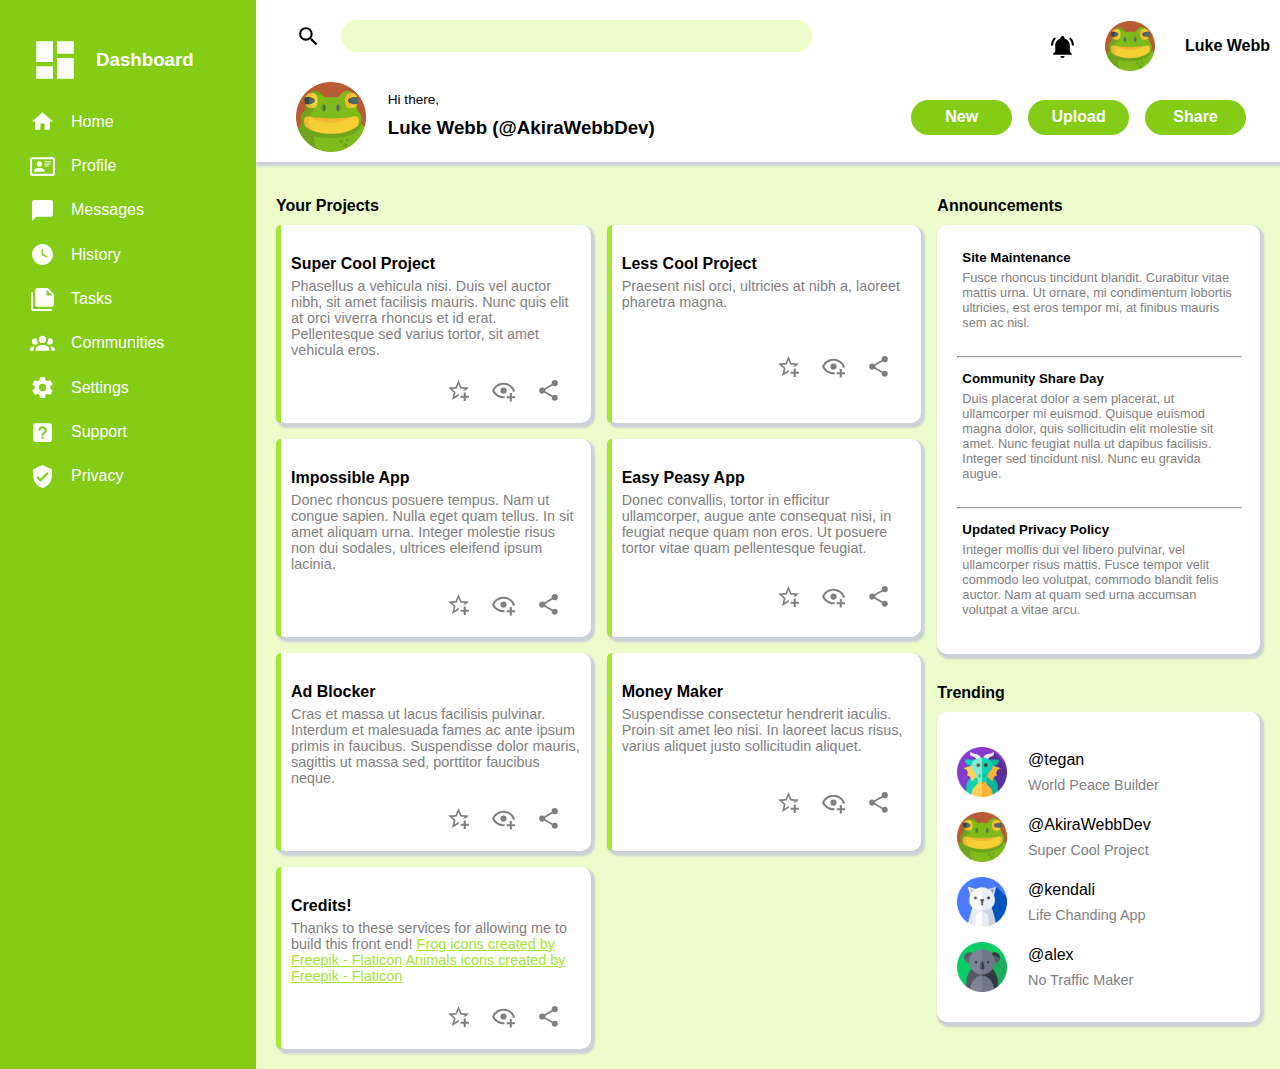
==== commit 7984b91e: "Completed main contents, so full page complete!" ====
--- a/dashboard.html
+++ b/dashboard.html
@@ -155,6 +155,7 @@
                         <div class="content">
                             <h4>Credits!</h4>
                             <p class="long-text">
+                                Thanks to these services for allowing me to build this front end!
                                 <a href="https://www.flaticon.com/free-icons/frog" title="frog icons">Frog icons created by Freepik - Flaticon</a>
                                 <a href="https://www.flaticon.com/free-icons/animals" title="animals icons">Animals icons created by Freepik - Flaticon</a>
                             </p>
@@ -199,13 +200,13 @@
                     </div>
 
                 </div>
-                <div class="title">
+                <div class="trending title">
                     Trending
                 </div>
                 <div class="trending-wrapper content-box">
                     <div class="trend-card">
                         <img class="profile-icon" src="assets/images/dragon.png" alt="">
-                        <p>
+                        <p class="username">
                             @tegan
                         </p>
                         <p class="small-title">
@@ -214,7 +215,7 @@
                     </div>
                     <div class="trend-card">
                         <img class="profile-icon" src="assets/images/frog-.png" alt="">
-                        <p>
+                        <p class="username">
                             @AkiraWebbDev
                         </p>
                         <p class="small-title">
@@ -223,7 +224,7 @@
                     </div>
                     <div class="trend-card">
                         <img class="profile-icon" src="assets/images/cat.png" alt="">
-                        <p>
+                        <p class="username">
                             @kendali
                         </p>
                         <p class="small-title">
@@ -232,7 +233,7 @@
                     </div>
                     <div class="trend-card">
                         <img class="profile-icon" src="assets/images/koala.png" alt="">
-                        <p class="name-text">
+                        <p class="username">
                             @alex
                         </p>
                         <p class="small-title">
--- a/styles.css
+++ b/styles.css
@@ -157,8 +157,12 @@
     grid-column: 2 / 3;
     grid-row: 2 / 3;
     display: grid;
-    grid-template-columns: 3fr 1fr;
+    grid-template-columns: 2fr 1fr;
     gap: 1rem;
+}
+
+a:link, a:visited {
+  color: var(--tertiary-ui-color)
 }
 
 .content-box {
@@ -210,6 +214,7 @@
     display: grid;
     grid-auto-flow: column;
     justify-content: right;
+    gap: 20px;
 }
 
 .announcements {
@@ -240,6 +245,10 @@
     width: 100%;
 }
 
+.trending {
+    margin-top: 30px;
+}
+
 .trending-wrapper > *{
     margin: 10px 0 10px 0;
     display: grid;
@@ -247,10 +256,15 @@
 }
 
 .trend-card {
+    margin-top: 15px;
     display: grid;
     grid-template-columns: 1fr 3fr;
     grid-auto-rows: 1fr;
-    row-gap: 5px;
+}
+
+.trend-card .profile-icon {
+    grid-column: 1 / 2;
+    grid-row: 1 / 3;
 }
 
 .trend-card > div {
@@ -275,6 +289,12 @@
     margin: 0;
     color:#828080;
     font-size: 0.9em;
+    align-self: center;
+}
+
+.username {
+    margin: 0;
+    align-self: center;
 }
 
 .name-text {
